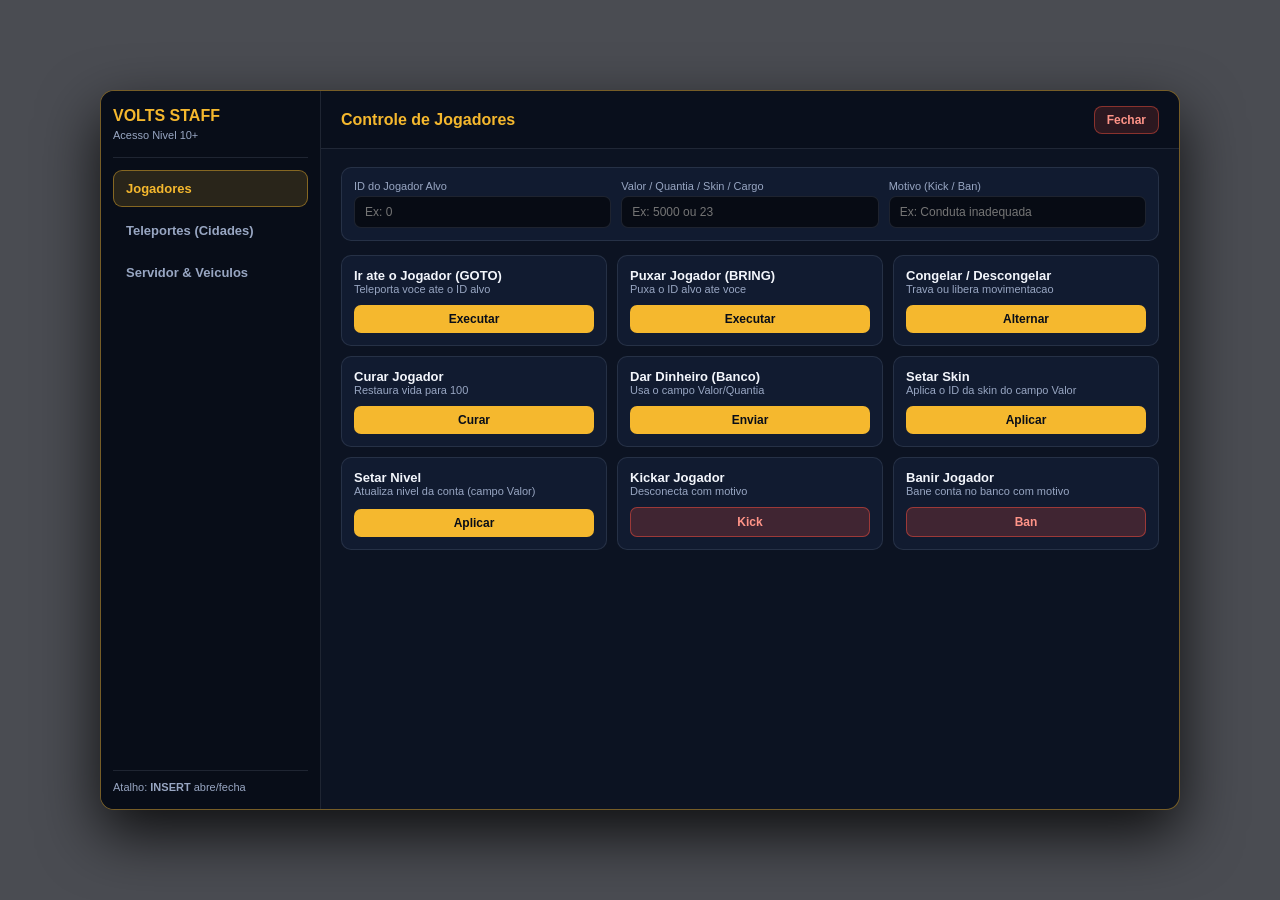
==== staff/index.html @ c9e54a3d "Create index.html" ====
<!DOCTYPE html>
<html lang="pt-BR">
<head>
  <meta charset="UTF-8" />
  <meta name="viewport" content="width=device-width, initial-scale=1.0" />
  <title>Volts RP - Painel Staff</title>
  <style>
    :root {
      --bg-dark: #070b14;
      --bg-panel: #0c1322;
      --bg-card: #111b30;
      --gold: #f5b82e;
      --gold-soft: rgba(245, 184, 46, 0.14);
      --gold-border: rgba(245, 184, 46, 0.45);
      --text: #f3f6fc;
      --muted: #98a6c2;
      --border: rgba(148, 163, 184, 0.16);
      --danger: #e74c3c;
      --ok: #2ecc71;
    }

    * { box-sizing: border-box; margin: 0; padding: 0; font-family: "Segoe UI", Tahoma, Geneva, Verdana, sans-serif; }

    body {
      width: 100vw;
      height: 100vh;
      overflow: hidden;
      background: rgba(5, 8, 16, 0.72);
      color: var(--text);
      display: flex;
      align-items: center;
      justify-content: center;
      padding: 18px;
    }

    .panel {
      width: 100%;
      max-width: 1080px;
      height: 88vh;
      max-height: 720px;
      background: var(--bg-panel);
      border: 1px solid var(--gold-border);
      border-radius: 14px;
      box-shadow: 0 24px 60px rgba(0, 0, 0, 0.8);
      display: grid;
      grid-template-columns: 220px 1fr;
      overflow: hidden;
    }

    .sidebar {
      background: #080d18;
      border-right: 1px solid var(--border);
      padding: 16px 12px;
      display: flex;
      flex-direction: column;
      justify-content: space-between;
    }

    .logo {
      padding-bottom: 14px;
      margin-bottom: 12px;
      border-bottom: 1px solid var(--border);
    }

    .logo h2 { font-size: 16px; color: var(--gold); }
    .logo span { font-size: 11px; color: var(--muted); }

    .tabs { display: flex; flex-direction: column; gap: 5px; }

    .tab-btn {
      width: 100%;
      text-align: left;
      background: transparent;
      border: 1px solid transparent;
      color: var(--muted);
      padding: 10px 12px;
      border-radius: 9px;
      font-size: 13px;
      font-weight: 600;
      cursor: pointer;
    }

    .tab-btn:hover { background: var(--bg-card); color: var(--text); }
    .tab-btn.active { background: var(--gold-soft); border-color: var(--gold-border); color: var(--gold); }

    .hint { font-size: 11px; color: var(--muted); border-top: 1px solid var(--border); padding-top: 10px; }

    .main { display: flex; flex-direction: column; overflow: hidden; }

    .header {
      height: 58px;
      padding: 0 20px;
      border-bottom: 1px solid var(--border);
      display: flex;
      align-items: center;
      justify-content: space-between;
      background: rgba(8, 13, 24, 0.6);
    }

    .header h1 { font-size: 16px; color: var(--gold); }

    .btn-close {
      background: rgba(231, 76, 60, 0.16);
      border: 1px solid rgba(231, 76, 60, 0.5);
      color: #ff9488;
      padding: 6px 12px;
      border-radius: 8px;
      font-size: 12px;
      font-weight: 700;
      cursor: pointer;
    }

    .body { flex: 1; padding: 18px 20px; overflow-y: auto; }
    .sec { display: none; }
    .sec.active { display: block; }

    .row-form {
      display: grid;
      grid-template-columns: repeat(3, 1fr);
      gap: 10px;
      margin-bottom: 14px;
      background: var(--bg-card);
      border: 1px solid var(--border);
      padding: 12px;
      border-radius: 10px;
    }

    .field label { display: block; font-size: 11px; color: var(--muted); margin-bottom: 4px; }
    .field input, .field select {
      width: 100%;
      background: var(--bg-dark);
      border: 1px solid var(--border);
      color: var(--text);
      padding: 8px 10px;
      border-radius: 7px;
      font-size: 12px;
    }

    .grid-actions {
      display: grid;
      grid-template-columns: repeat(3, 1fr);
      gap: 10px;
      margin-bottom: 16px;
    }

    .card {
      background: var(--bg-card);
      border: 1px solid var(--border);
      border-radius: 10px;
      padding: 12px;
      display: flex;
      flex-direction: column;
      justify-content: space-between;
      gap: 10px;
    }

    .card-title { font-size: 13px; font-weight: 700; }
    .card-sub { font-size: 11px; color: var(--muted); }

    .btn {
      border: none;
      border-radius: 7px;
      padding: 7px 11px;
      font-size: 12px;
      font-weight: 700;
      cursor: pointer;
    }

    .btn-gold { background: var(--gold); color: #080d18; }
    .btn-danger { background: rgba(231, 76, 60, 0.22); border: 1px solid rgba(231, 76, 60, 0.55); color: #ff9488; }

    .toast {
      position: fixed;
      bottom: 18px;
      right: 18px;
      background: var(--bg-panel);
      border: 1px solid var(--gold-border);
      padding: 10px 14px;
      border-radius: 9px;
      font-size: 12px;
      display: none;
      z-index: 99;
    }
    .toast.open { display: block; }
  </style>
</head>
<body>
  <div class="panel">
    <aside class="sidebar">
      <div>
        <div class="logo">
          <h2>VOLTS STAFF</h2>
          <span>Acesso Nivel 10+</span>
        </div>
        <div class="tabs">
          <button class="tab-btn active" data-tab="jogadores">Jogadores</button>
          <button class="tab-btn" data-tab="tp">Teleportes (Cidades)</button>
          <button class="tab-btn" data-tab="servidor">Servidor &amp; Veiculos</button>
        </div>
      </div>
      <div class="hint">Atalho: <strong>INSERT</strong> abre/fecha</div>
    </aside>

    <div class="main">
      <header class="header">
        <h1 id="secTitle">Controle de Jogadores</h1>
        <button class="btn-close" id="btnClose">Fechar</button>
      </header>

      <div class="body">
        <section class="sec active" id="sec-jogadores">
          <div class="row-form">
            <div class="field">
              <label>ID do Jogador Alvo</label>
              <input type="number" id="targetId" placeholder="Ex: 0" min="0" />
            </div>
            <div class="field">
              <label>Valor / Quantia / Skin / Cargo</label>
              <input type="text" id="targetVal" placeholder="Ex: 5000 ou 23" />
            </div>
            <div class="field">
              <label>Motivo (Kick / Ban)</label>
              <input type="text" id="targetReason" placeholder="Ex: Conduta inadequada" />
            </div>
          </div>

          <div class="grid-actions">
            <div class="card">
              <div><div class="card-title">Ir ate o Jogador (GOTO)</div><div class="card-sub">Teleporta voce ate o ID alvo</div></div>
              <button class="btn btn-gold" onclick="sendPlayerAct('goto')">Executar</button>
            </div>
            <div class="card">
              <div><div class="card-title">Puxar Jogador (BRING)</div><div class="card-sub">Puxa o ID alvo ate voce</div></div>
              <button class="btn btn-gold" onclick="sendPlayerAct('bring')">Executar</button>
            </div>
            <div class="card">
              <div><div class="card-title">Congelar / Descongelar</div><div class="card-sub">Trava ou libera movimentacao</div></div>
              <button class="btn btn-gold" onclick="sendPlayerAct('freeze')">Alternar</button>
            </div>
            <div class="card">
              <div><div class="card-title">Curar Jogador</div><div class="card-sub">Restaura vida para 100</div></div>
              <button class="btn btn-gold" onclick="sendPlayerAct('heal')">Curar</button>
            </div>
            <div class="card">
              <div><div class="card-title">Dar Dinheiro (Banco)</div><div class="card-sub">Usa o campo Valor/Quantia</div></div>
              <button class="btn btn-gold" onclick="sendPlayerAct('givebank')">Enviar</button>
            </div>
            <div class="card">
              <div><div class="card-title">Setar Skin</div><div class="card-sub">Aplica o ID da skin do campo Valor</div></div>
              <button class="btn btn-gold" onclick="sendPlayerAct('setskin')">Aplicar</button>
            </div>
            <div class="card">
              <div><div class="card-title">Setar Nivel</div><div class="card-sub">Atualiza nivel da conta (campo Valor)</div></div>
              <button class="btn btn-gold" onclick="sendPlayerAct('setlevel')">Aplicar</button>
            </div>
            <div class="card">
              <div><div class="card-title">Kickar Jogador</div><div class="card-sub">Desconecta com motivo</div></div>
              <button class="btn btn-danger" onclick="sendPlayerAct('kick')">Kick</button>
            </div>
            <div class="card">
              <div><div class="card-title">Banir Jogador</div><div class="card-sub">Bane conta no banco com motivo</div></div>
              <button class="btn btn-danger" onclick="sendPlayerAct('ban')">Ban</button>
            </div>
          </div>
        </section>

        <section class="sec" id="sec-tp">
          <div class="grid-actions" id="tpList"></div>
          <div class="row-form">
            <div class="field"><label>Coord X</label><input type="number" step="0.01" id="tpX" placeholder="1481.00" /></div>
            <div class="field"><label>Coord Y</label><input type="number" step="0.01" id="tpY" placeholder="-1771.00" /></div>
            <div class="field"><label>Coord Z</label><input type="number" step="0.01" id="tpZ" placeholder="18.80" /></div>
          </div>
          <button class="btn btn-gold" onclick="sendCustomTp()">Teleportar para Coordenadas</button>
        </section>

        <section class="sec" id="sec-servidor">
          <div class="row-form">
            <div class="field"><label>Anuncio Global / Spawn Veiculo ID</label><input type="text" id="srvInput" placeholder="Ex: 411 ou Mensagem" /></div>
            <div class="field"><label>Clima (Weather ID)</label><input type="number" id="srvWeather" placeholder="Ex: 1" /></div>
            <div class="field"><label>Hora (0 a 23)</label><input type="number" id="srvHour" min="0" max="23" placeholder="Ex: 12" /></div>
          </div>
          <div class="grid-actions">
            <div class="card">
              <div><div class="card-title">Anuncio Global</div><div class="card-sub">Envia aviso dourado no chat geral</div></div>
              <button class="btn btn-gold" onclick="emitCef('volts:staff_cmd', 'announce|' + val('srvInput'))">Anunciar</button>
            </div>
            <div class="card">
              <div><div class="card-title">Spawnar Veiculo</div><div class="card-sub">Cria veiculo pelo modelo no campo</div></div>
              <button class="btn btn-gold" onclick="emitCef('volts:staff_cmd', 'veh|' + val('srvInput'))">Spawnar</button>
            </div>
            <div class="card">
              <div><div class="card-title">Reparar Veiculo</div><div class="card-sub">Repara lataria e motor atual</div></div>
              <button class="btn btn-gold" onclick="emitCef('volts:staff_cmd', 'fixveh|1')">Reparar</button>
            </div>
            <div class="card">
              <div><div class="card-title">Aplicar Clima</div><div class="card-sub">Altera clima global do servidor</div></div>
              <button class="btn btn-gold" onclick="emitCef('volts:staff_cmd', 'weather|' + val('srvWeather'))">Aplicar</button>
            </div>
            <div class="card">
              <div><div class="card-title">Aplicar Hora</div><div class="card-sub">Altera hora mundial (0-23)</div></div>
              <button class="btn btn-gold" onclick="emitCef('volts:staff_cmd', 'time|' + val('srvHour'))">Aplicar</button>
            </div>
            <div class="card">
              <div><div class="card-title">Limpar Chat Geral</div><div class="card-sub">Limpa linhas do chat para todos</div></div>
              <button class="btn btn-gold" onclick="emitCef('volts:staff_cmd', 'clearchat|1')">Limpar</button>
            </div>
          </div>
        </section>
      </div>
    </div>
  </div>

  <div class="toast" id="toast"></div>

  <script>
    const TPS = [
      { id: "ls_pref", city: "Los Santos", name: "Prefeitura", desc: "Pershing Square" },
      { id: "ls_lspd", city: "Los Santos", name: "Delegacia LSPD", desc: "Commerce / Centro" },
      { id: "ls_hosp", city: "Los Santos", name: "Hospital Central", desc: "All Saints" },
      { id: "ls_lixo", city: "Los Santos", name: "Deposito Coletor", desc: "Willowfield" },
      { id: "sf_centro", city: "San Fierro", name: "Centro de SF", desc: "Downtown San Fierro" },
      { id: "sf_aero", city: "San Fierro", name: "Aeroporto Easter Bay", desc: "Pista / Terminal SF" },
      { id: "lv_strip", city: "Las Venturas", name: "The Strip", desc: "Cassinos LV" },
      { id: "lv_aero", city: "Las Venturas", name: "Aeroporto LV", desc: "Las Venturas Airport" }
    ];

    function val(id) {
      const el = document.getElementById(id);
      return el ? String(el.value || "").trim().replace(/\|/g, " ") : "";
    }

    function emitCef(ev, payload) {
      if (window.cef && typeof window.cef.emit === "function") {
        window.cef.emit(ev, String(payload || ""));
      }
    }

    function showToast(msg) {
      const t = document.getElementById("toast");
      t.textContent = msg;
      t.classList.add("open");
      clearTimeout(showToast._timer);
      showToast._timer = setTimeout(() => t.classList.remove("open"), 3500);
    }

    function sendPlayerAct(action) {
      emitCef("volts:staff_player", `${action}|${val("targetId")}|${val("targetVal")}|${val("targetReason")}`);
    }

    function sendCustomTp() {
      emitCef("volts:staff_tp", `custom|${val("tpX")}|${val("tpY")}|${val("tpZ")}`);
    }

    const tpContainer = document.getElementById("tpList");
    TPS.forEach((tp) => {
      const div = document.createElement("div");
      div.className = "card";
      div.innerHTML = `
        <div><div class="card-title">${tp.name}</div><div class="card-sub">${tp.city} • ${tp.desc}</div></div>
        <button class="btn btn-gold">Teleportar</button>
      `;
      div.querySelector("button").addEventListener("click", () => emitCef("volts:staff_tp", tp.id));
      tpContainer.appendChild(div);
    });

    const titles = {
      jogadores: "Controle de Jogadores",
      tp: "Teleportes por Cidade",
      servidor: "Servidor & Veiculos"
    };

    document.querySelectorAll(".tab-btn").forEach((btn) => {
      btn.addEventListener("click", () => {
        const tab = btn.dataset.tab;
        document.querySelectorAll(".tab-btn").forEach((b) => b.classList.toggle("active", b === btn));
        document.querySelectorAll(".sec").forEach((s) => s.classList.toggle("active", s.id === "sec-" + tab));
        document.getElementById("secTitle").textContent = titles[tab] || "Painel Staff";
      });
    });

    document.getElementById("btnClose").addEventListener("click", () => emitCef("volts:staff_close", "1"));

    if (window.cef && typeof window.cef.on === "function") {
      window.cef.on("volts:staff_feedback", (_tipo, msg) => showToast(msg));
    }

    emitCef("volts:staff_ready", "1");
  </script>
</body>
</html>
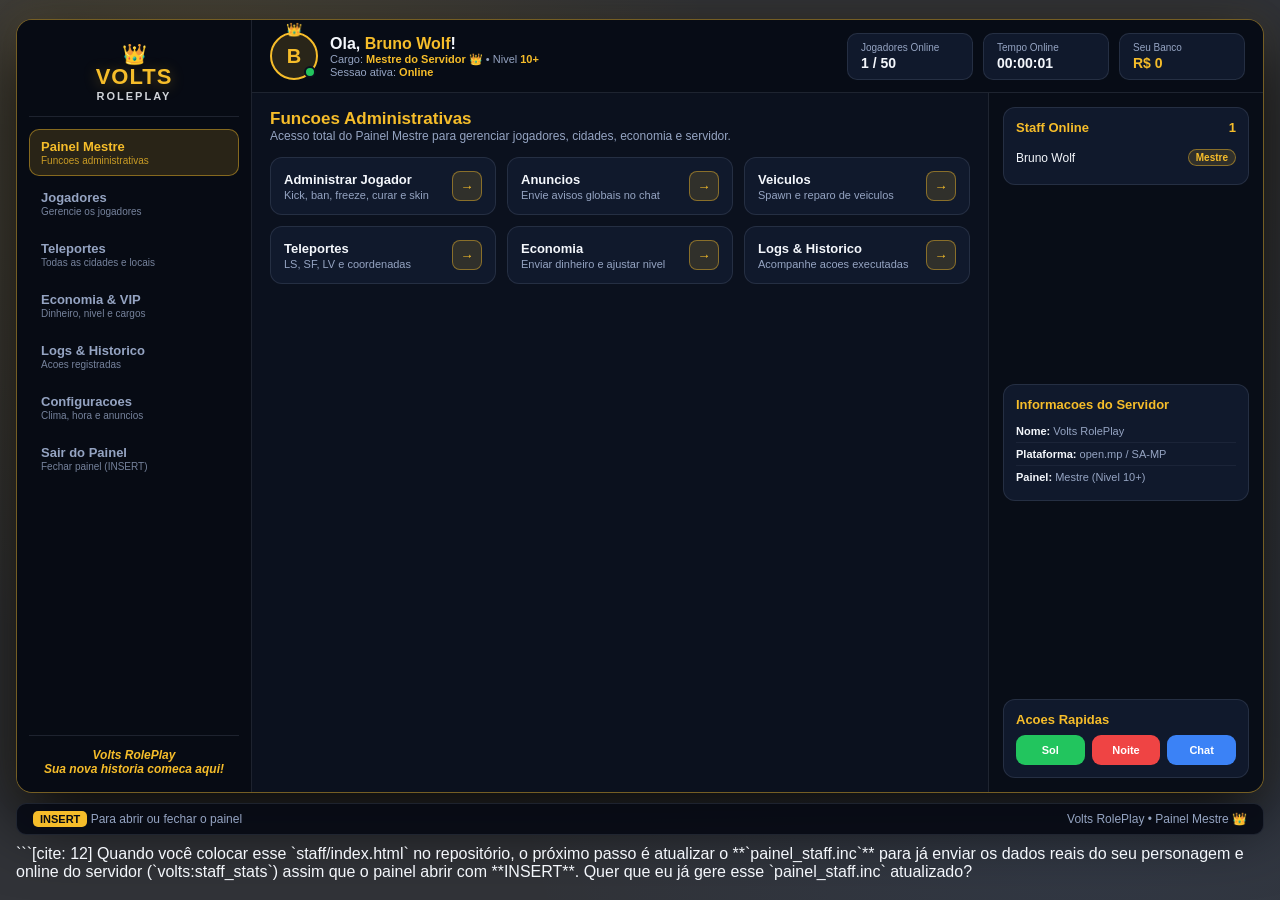
==== commit 40d06268: "Update index.html" ====
--- a/staff/index.html
+++ b/staff/index.html
@@ -3,329 +3,802 @@
 <head>
   <meta charset="UTF-8" />
   <meta name="viewport" content="width=device-width, initial-scale=1.0" />
-  <title>Volts RP - Painel Staff</title>
+  <title>Volts RolePlay - Painel Mestre Staff</title>
   <style>
     :root {
-      --bg-dark: #070b14;
-      --bg-panel: #0c1322;
-      --bg-card: #111b30;
-      --gold: #f5b82e;
-      --gold-soft: rgba(245, 184, 46, 0.14);
-      --gold-border: rgba(245, 184, 46, 0.45);
-      --text: #f3f6fc;
-      --muted: #98a6c2;
+      --bg-dark: #060911;
+      --bg-panel: #0b111e;
+      --bg-card: #10192c;
+      --bg-card-hover: #16223b;
+      --gold: #f6bd2a;
+      --gold-bright: #ffd559;
+      --gold-soft: rgba(246, 189, 42, 0.14);
+      --gold-border: rgba(246, 189, 42, 0.45);
+      --text: #f4f7fc;
+      --muted: #95a4c2;
       --border: rgba(148, 163, 184, 0.16);
-      --danger: #e74c3c;
-      --ok: #2ecc71;
-    }
-
-    * { box-sizing: border-box; margin: 0; padding: 0; font-family: "Segoe UI", Tahoma, Geneva, Verdana, sans-serif; }
+      --green: #22c55e;
+      --red: #ef4444;
+      --blue: #3b82f6;
+      --amber: #f59e0b;
+    }
+
+    * {
+      box-sizing: border-box;
+      margin: 0;
+      padding: 0;
+      font-family: "Segoe UI", Tahoma, Geneva, Verdana, sans-serif;
+    }
 
     body {
       width: 100vw;
       height: 100vh;
       overflow: hidden;
-      background: rgba(5, 8, 16, 0.72);
+      background:
+        radial-gradient(circle at 15% 15%, rgba(246, 189, 42, 0.12), transparent 40%),
+        radial-gradient(circle at 85% 80%, rgba(59, 130, 246, 0.08), transparent 45%),
+        rgba(4, 7, 13, 0.82);
       color: var(--text);
       display: flex;
+      flex-direction: column;
       align-items: center;
       justify-content: center;
-      padding: 18px;
-    }
-
-    .panel {
+      gap: 10px;
+      padding: 16px;
+    }
+
+    ::-webkit-scrollbar { width: 6px; height: 6px; }
+    ::-webkit-scrollbar-track { background: rgba(6, 9, 17, 0.5); }
+    ::-webkit-scrollbar-thumb { background: rgba(246, 189, 42, 0.3); border-radius: 999px; }
+
+    .master-frame {
       width: 100%;
-      max-width: 1080px;
-      height: 88vh;
-      max-height: 720px;
+      max-width: 1320px;
+      height: 86vh;
+      max-height: 780px;
       background: var(--bg-panel);
       border: 1px solid var(--gold-border);
-      border-radius: 14px;
-      box-shadow: 0 24px 60px rgba(0, 0, 0, 0.8);
+      border-radius: 16px;
+      box-shadow: 0 25px 70px rgba(0, 0, 0, 0.88), 0 0 32px rgba(246, 189, 42, 0.1);
       display: grid;
-      grid-template-columns: 220px 1fr;
+      grid-template-columns: 235px 1fr;
       overflow: hidden;
     }
 
+    /* SIDEBAR ESQUERDA */
     .sidebar {
-      background: #080d18;
+      background: #070b14;
       border-right: 1px solid var(--border);
       padding: 16px 12px;
       display: flex;
       flex-direction: column;
       justify-content: space-between;
-    }
-
-    .logo {
-      padding-bottom: 14px;
+      overflow-y: auto;
+    }
+
+    .brand-box {
+      text-align: center;
+      padding: 8px 8px 14px;
+      border-bottom: 1px solid var(--border);
       margin-bottom: 12px;
-      border-bottom: 1px solid var(--border);
-    }
-
-    .logo h2 { font-size: 16px; color: var(--gold); }
-    .logo span { font-size: 11px; color: var(--muted); }
-
-    .tabs { display: flex; flex-direction: column; gap: 5px; }
-
-    .tab-btn {
+    }
+
+    .brand-crown {
+      font-size: 20px;
+      color: var(--gold);
+      line-height: 1;
+    }
+
+    .brand-name {
+      font-size: 22px;
+      font-weight: 900;
+      letter-spacing: 1px;
+      color: var(--gold);
+      text-shadow: 0 2px 14px rgba(246, 189, 42, 0.35);
+    }
+
+    .brand-sub {
+      font-size: 11px;
+      font-weight: 700;
+      letter-spacing: 2px;
+      color: var(--text);
+      opacity: 0.85;
+    }
+
+    .nav-menu {
+      display: flex;
+      flex-direction: column;
+      gap: 4px;
+    }
+
+    .nav-item {
       width: 100%;
       text-align: left;
       background: transparent;
       border: 1px solid transparent;
+      border-radius: 10px;
+      padding: 9px 11px;
       color: var(--muted);
-      padding: 10px 12px;
-      border-radius: 9px;
-      font-size: 13px;
+      cursor: pointer;
+      transition: all 0.15s ease;
+      display: flex;
+      flex-direction: column;
+      gap: 1px;
+    }
+
+    .nav-item:hover {
+      background: var(--bg-card);
+      color: var(--text);
+    }
+
+    .nav-item.active {
+      background: var(--gold-soft);
+      border-color: var(--gold-border);
+      color: var(--gold);
+    }
+
+    .nav-title { font-size: 13px; font-weight: 700; }
+    .nav-desc { font-size: 10px; opacity: 0.78; }
+
+    .sidebar-slogan {
+      text-align: center;
+      padding-top: 12px;
+      border-top: 1px solid var(--border);
+      color: var(--gold);
+      font-style: italic;
+      font-size: 12px;
       font-weight: 600;
-      cursor: pointer;
-    }
-
-    .tab-btn:hover { background: var(--bg-card); color: var(--text); }
-    .tab-btn.active { background: var(--gold-soft); border-color: var(--gold-border); color: var(--gold); }
-
-    .hint { font-size: 11px; color: var(--muted); border-top: 1px solid var(--border); padding-top: 10px; }
-
-    .main { display: flex; flex-direction: column; overflow: hidden; }
-
-    .header {
-      height: 58px;
-      padding: 0 20px;
+    }
+
+    /* AREA PRINCIPAL */
+    .main-area {
+      display: flex;
+      flex-direction: column;
+      overflow: hidden;
+    }
+
+    /* TOPBAR COM PERFIL E METRICAS */
+    .top-profile {
+      padding: 12px 18px;
+      background: rgba(7, 11, 20, 0.78);
       border-bottom: 1px solid var(--border);
       display: flex;
       align-items: center;
       justify-content: space-between;
-      background: rgba(8, 13, 24, 0.6);
-    }
-
-    .header h1 { font-size: 16px; color: var(--gold); }
-
-    .btn-close {
-      background: rgba(231, 76, 60, 0.16);
-      border: 1px solid rgba(231, 76, 60, 0.5);
-      color: #ff9488;
-      padding: 6px 12px;
-      border-radius: 8px;
-      font-size: 12px;
-      font-weight: 700;
-      cursor: pointer;
-    }
-
-    .body { flex: 1; padding: 18px 20px; overflow-y: auto; }
-    .sec { display: none; }
-    .sec.active { display: block; }
-
-    .row-form {
+      gap: 14px;
+      flex-wrap: wrap;
+    }
+
+    .profile-left {
+      display: flex;
+      align-items: center;
+      gap: 12px;
+    }
+
+    .avatar-ring {
+      position: relative;
+      width: 48px;
+      height: 48px;
+      border-radius: 50%;
+      background: var(--gold-soft);
+      border: 2px solid var(--gold);
+      display: grid;
+      place-items: center;
+      font-size: 20px;
+      font-weight: 800;
+      color: var(--gold);
+    }
+
+    .avatar-crown {
+      position: absolute;
+      top: -12px;
+      font-size: 13px;
+      color: var(--gold-bright);
+    }
+
+    .status-dot {
+      position: absolute;
+      bottom: 0;
+      right: 0;
+      width: 12px;
+      height: 12px;
+      border-radius: 50%;
+      background: var(--green);
+      border: 2px solid var(--bg-panel);
+    }
+
+    .profile-info h2 { font-size: 16px; font-weight: 700; }
+    .profile-info h2 span { color: var(--gold); }
+    .profile-info p { font-size: 11px; color: var(--muted); }
+    .profile-info strong { color: var(--gold); }
+
+    .metrics-row {
+      display: flex;
+      align-items: center;
+      gap: 10px;
+    }
+
+    .metric-pill {
+      background: var(--bg-card);
+      border: 1px solid var(--border);
+      border-radius: 10px;
+      padding: 8px 13px;
+      min-width: 126px;
+    }
+
+    .metric-label { font-size: 10px; color: var(--muted); }
+    .metric-value { font-size: 14px; font-weight: 800; color: var(--text); margin-top: 2px; }
+    .metric-value.gold { color: var(--gold); }
+
+    /* CORPO DIVIDIDO: CENTRO + COLUNA DIREITA */
+    .workspace {
+      flex: 1;
+      display: grid;
+      grid-template-columns: 1fr 275px;
+      overflow: hidden;
+    }
+
+    .center-scroll {
+      padding: 16px 18px;
+      overflow-y: auto;
+    }
+
+    .tab-pane { display: none; }
+    .tab-pane.active { display: block; }
+
+    .pane-head {
+      margin-bottom: 14px;
+    }
+
+    .pane-head h3 { font-size: 17px; font-weight: 800; color: var(--gold); }
+    .pane-head p { font-size: 12px; color: var(--muted); }
+
+    .input-bar {
       display: grid;
       grid-template-columns: repeat(3, 1fr);
       gap: 10px;
-      margin-bottom: 14px;
       background: var(--bg-card);
       border: 1px solid var(--border);
+      border-radius: 12px;
       padding: 12px;
-      border-radius: 10px;
-    }
-
-    .field label { display: block; font-size: 11px; color: var(--muted); margin-bottom: 4px; }
+      margin-bottom: 14px;
+    }
+
+    .field label {
+      display: block;
+      font-size: 11px;
+      color: var(--muted);
+      margin-bottom: 4px;
+    }
+
     .field input, .field select {
       width: 100%;
       background: var(--bg-dark);
       border: 1px solid var(--border);
+      border-radius: 8px;
+      padding: 8px 10px;
       color: var(--text);
-      padding: 8px 10px;
-      border-radius: 7px;
       font-size: 12px;
-    }
-
-    .grid-actions {
+      outline: none;
+    }
+
+    .field input:focus { border-color: var(--gold-border); }
+
+    .cards-grid {
       display: grid;
       grid-template-columns: repeat(3, 1fr);
-      gap: 10px;
-      margin-bottom: 16px;
-    }
-
-    .card {
+      gap: 11px;
+      margin-bottom: 14px;
+    }
+
+    .fn-card {
       background: var(--bg-card);
       border: 1px solid var(--border);
-      border-radius: 10px;
+      border-radius: 12px;
+      padding: 13px;
+      display: flex;
+      justify-content: space-between;
+      align-items: center;
+      gap: 10px;
+      transition: all 0.15s ease;
+    }
+
+    .fn-card:hover {
+      background: var(--bg-card-hover);
+      border-color: var(--gold-border);
+    }
+
+    .fn-title { font-size: 13px; font-weight: 700; color: var(--text); }
+    .fn-sub { font-size: 11px; color: var(--muted); margin-top: 2px; }
+
+    .arrow-btn {
+      width: 30px;
+      height: 30px;
+      border-radius: 8px;
+      border: 1px solid var(--gold-border);
+      background: var(--gold-soft);
+      color: var(--gold);
+      font-weight: 800;
+      cursor: pointer;
+      flex-shrink: 0;
+    }
+
+    .arrow-btn:hover {
+      background: var(--gold);
+      color: #070b14;
+    }
+
+    .arrow-btn.danger {
+      border-color: rgba(239, 68, 68, 0.5);
+      background: rgba(239, 68, 68, 0.15);
+      color: #fca5a5;
+    }
+
+    .arrow-btn.danger:hover {
+      background: var(--red);
+      color: #fff;
+    }
+
+    .log-box {
+      background: var(--bg-card);
+      border: 1px solid var(--border);
+      border-radius: 12px;
       padding: 12px;
+      max-height: 250px;
+      overflow-y: auto;
+    }
+
+    .log-entry {
+      font-size: 12px;
+      padding: 7px 0;
+      border-bottom: 1px solid var(--border);
+      color: var(--muted);
+    }
+
+    .log-entry:last-child { border-bottom: none; }
+    .log-entry strong { color: var(--gold); }
+
+    /* COLUNA DIREITA */
+    .right-rail {
+      background: rgba(7, 11, 20, 0.65);
+      border-left: 1px solid var(--border);
+      padding: 14px;
       display: flex;
       flex-direction: column;
       justify-content: space-between;
-      gap: 10px;
-    }
-
-    .card-title { font-size: 13px; font-weight: 700; }
-    .card-sub { font-size: 11px; color: var(--muted); }
-
-    .btn {
+      gap: 12px;
+      overflow-y: auto;
+    }
+
+    .rail-card {
+      background: var(--bg-card);
+      border: 1px solid var(--border);
+      border-radius: 12px;
+      padding: 12px;
+    }
+
+    .rail-title {
+      font-size: 13px;
+      font-weight: 700;
+      color: var(--gold);
+      margin-bottom: 8px;
+      display: flex;
+      justify-content: space-between;
+      align-items: center;
+    }
+
+    .staff-member {
+      display: flex;
+      align-items: center;
+      justify-content: space-between;
+      font-size: 12px;
+      padding: 6px 0;
+    }
+
+    .badge-master {
+      background: var(--gold-soft);
+      border: 1px solid var(--gold-border);
+      color: var(--gold);
+      font-size: 10px;
+      font-weight: 700;
+      padding: 2px 7px;
+      border-radius: 999px;
+    }
+
+    .info-line {
+      font-size: 11px;
+      color: var(--muted);
+      padding: 5px 0;
+      border-bottom: 1px solid rgba(148, 163, 184, 0.08);
+    }
+
+    .info-line:last-child { border-bottom: none; }
+    .info-line strong { color: var(--text); }
+
+    .quick-grid {
+      display: grid;
+      grid-template-columns: repeat(3, 1fr);
+      gap: 7px;
+      margin-top: 8px;
+    }
+
+    .quick-btn {
       border: none;
-      border-radius: 7px;
-      padding: 7px 11px;
+      border-radius: 9px;
+      padding: 9px 6px;
+      font-size: 11px;
+      font-weight: 700;
+      color: #fff;
+      cursor: pointer;
+    }
+
+    .q-green { background: var(--green); }
+    .q-red { background: var(--red); }
+    .q-blue { background: var(--blue); }
+
+    /* RODAPE INFERIOR */
+    .footer-bar {
+      width: 100%;
+      max-width: 1320px;
+      background: rgba(7, 11, 20, 0.9);
+      border: 1px solid var(--border);
+      border-radius: 10px;
+      padding: 8px 16px;
+      display: flex;
+      justify-content: space-between;
+      align-items: center;
       font-size: 12px;
-      font-weight: 700;
-      cursor: pointer;
-    }
-
-    .btn-gold { background: var(--gold); color: #080d18; }
-    .btn-danger { background: rgba(231, 76, 60, 0.22); border: 1px solid rgba(231, 76, 60, 0.55); color: #ff9488; }
+      color: var(--muted);
+    }
+
+    .key-badge {
+      background: var(--gold);
+      color: #070b14;
+      font-weight: 800;
+      padding: 2px 7px;
+      border-radius: 5px;
+      font-size: 11px;
+    }
 
     .toast {
       position: fixed;
-      bottom: 18px;
-      right: 18px;
+      bottom: 64px;
+      right: 24px;
       background: var(--bg-panel);
       border: 1px solid var(--gold-border);
-      padding: 10px 14px;
-      border-radius: 9px;
+      color: var(--text);
+      padding: 11px 15px;
+      border-radius: 10px;
       font-size: 12px;
+      font-weight: 600;
+      box-shadow: 0 14px 32px rgba(0, 0, 0, 0.75);
       display: none;
       z-index: 99;
     }
+
     .toast.open { display: block; }
   </style>
 </head>
 <body>
-  <div class="panel">
+  <div class="master-frame">
     <aside class="sidebar">
       <div>
-        <div class="logo">
-          <h2>VOLTS STAFF</h2>
-          <span>Acesso Nivel 10+</span>
+        <div class="brand-box">
+          <div class="brand-crown">👑</div>
+          <div class="brand-name">VOLTS</div>
+          <div class="brand-sub">ROLEPLAY</div>
         </div>
-        <div class="tabs">
-          <button class="tab-btn active" data-tab="jogadores">Jogadores</button>
-          <button class="tab-btn" data-tab="tp">Teleportes (Cidades)</button>
-          <button class="tab-btn" data-tab="servidor">Servidor &amp; Veiculos</button>
+
+        <nav class="nav-menu">
+          <button class="nav-item active" data-tab="mestre">
+            <span class="nav-title">Painel Mestre</span>
+            <span class="nav-desc">Funcoes administrativas</span>
+          </button>
+          <button class="nav-item" data-tab="jogadores">
+            <span class="nav-title">Jogadores</span>
+            <span class="nav-desc">Gerencie os jogadores</span>
+          </button>
+          <button class="nav-item" data-tab="tp">
+            <span class="nav-title">Teleportes</span>
+            <span class="nav-desc">Todas as cidades e locais</span>
+          </button>
+          <button class="nav-item" data-tab="economia">
+            <span class="nav-title">Economia &amp; VIP</span>
+            <span class="nav-desc">Dinheiro, nivel e cargos</span>
+          </button>
+          <button class="nav-item" data-tab="logs">
+            <span class="nav-title">Logs &amp; Historico</span>
+            <span class="nav-desc">Acoes registradas</span>
+          </button>
+          <button class="nav-item" data-tab="config">
+            <span class="nav-title">Configuracoes</span>
+            <span class="nav-desc">Clima, hora e anuncios</span>
+          </button>
+          <button class="nav-item" id="btnSairMenu">
+            <span class="nav-title">Sair do Painel</span>
+            <span class="nav-desc">Fechar painel (INSERT)</span>
+          </button>
+        </nav>
+      </div>
+
+      <div class="sidebar-slogan">
+        Volts RolePlay<br />Sua nova historia comeca aqui!
+      </div>
+    </aside>
+
+    <div class="main-area">
+      <header class="top-profile">
+        <div class="profile-left">
+          <div class="avatar-ring">
+            <span class="avatar-crown">👑</span>
+            <span id="staffInitial">B</span>
+            <span class="status-dot"></span>
+          </div>
+          <div class="profile-info">
+            <h2>Ola, <span id="staffName">Bruno Wolf</span>!</h2>
+            <p>Cargo: <strong>Mestre do Servidor 👑</strong> • Nivel <strong id="staffLevel">10+</strong></p>
+            <p>Sessao ativa: <strong id="staffSession">Online</strong></p>
+          </div>
         </div>
-      </div>
-      <div class="hint">Atalho: <strong>INSERT</strong> abre/fecha</div>
-    </aside>
-
-    <div class="main">
-      <header class="header">
-        <h1 id="secTitle">Controle de Jogadores</h1>
-        <button class="btn-close" id="btnClose">Fechar</button>
+
+        <div class="metrics-row">
+          <div class="metric-pill">
+            <div class="metric-label">Jogadores Online</div>
+            <div class="metric-value" id="statOnline">1 / 50</div>
+          </div>
+          <div class="metric-pill">
+            <div class="metric-label">Tempo Online</div>
+            <div class="metric-value" id="statUptime">00:00:00</div>
+          </div>
+          <div class="metric-pill">
+            <div class="metric-label">Seu Banco</div>
+            <div class="metric-value gold" id="statCash">R$ 0</div>
+          </div>
+        </div>
       </header>
 
-      <div class="body">
-        <section class="sec active" id="sec-jogadores">
-          <div class="row-form">
-            <div class="field">
-              <label>ID do Jogador Alvo</label>
-              <input type="number" id="targetId" placeholder="Ex: 0" min="0" />
-            </div>
-            <div class="field">
-              <label>Valor / Quantia / Skin / Cargo</label>
-              <input type="text" id="targetVal" placeholder="Ex: 5000 ou 23" />
-            </div>
-            <div class="field">
-              <label>Motivo (Kick / Ban)</label>
-              <input type="text" id="targetReason" placeholder="Ex: Conduta inadequada" />
+      <div class="workspace">
+        <main class="center-scroll">
+          <!-- ABA 1: PAINEL MESTRE -->
+          <section class="tab-pane active" id="pane-mestre">
+            <div class="pane-head">
+              <h3>Funcoes Administrativas</h3>
+              <p>Acesso total do Painel Mestre para gerenciar jogadores, cidades, economia e servidor.</p>
+            </div>
+
+            <div class="cards-grid">
+              <div class="fn-card">
+                <div><div class="fn-title">Administrar Jogador</div><div class="fn-sub">Kick, ban, freeze, curar e skin</div></div>
+                <button class="arrow-btn" data-go="jogadores">→</button>
+              </div>
+              <div class="fn-card">
+                <div><div class="fn-title">Anuncios</div><div class="fn-sub">Envie avisos globais no chat</div></div>
+                <button class="arrow-btn" data-go="config">→</button>
+              </div>
+              <div class="fn-card">
+                <div><div class="fn-title">Veiculos</div><div class="fn-sub">Spawn e reparo de veiculos</div></div>
+                <button class="arrow-btn" data-go="config">→</button>
+              </div>
+              <div class="fn-card">
+                <div><div class="fn-title">Teleportes</div><div class="fn-sub">LS, SF, LV e coordenadas</div></div>
+                <button class="arrow-btn" data-go="tp">→</button>
+              </div>
+              <div class="fn-card">
+                <div><div class="fn-title">Economia</div><div class="fn-sub">Enviar dinheiro e ajustar nivel</div></div>
+                <button class="arrow-btn" data-go="economia">→</button>
+              </div>
+              <div class="fn-card">
+                <div><div class="fn-title">Logs &amp; Historico</div><div class="fn-sub">Acompanhe acoes executadas</div></div>
+                <button class="arrow-btn" data-go="logs">→</button>
+              </div>
+            </div>
+          </section>
+
+          <!-- ABA 2: JOGADORES -->
+          <section class="tab-pane" id="pane-jogadores">
+            <div class="pane-head">
+              <h3>Controle de Jogadores</h3>
+              <p>Informe o ID do jogador alvo, valor/skin/nivel e motivo quando necessario.</p>
+            </div>
+
+            <div class="input-bar">
+              <div class="field">
+                <label>ID do Jogador</label>
+                <input type="number" id="pId" min="0" placeholder="Ex: 0" />
+              </div>
+              <div class="field">
+                <label>Valor / Skin / Nivel</label>
+                <input type="text" id="pVal" placeholder="Ex: 23 ou 10000" />
+              </div>
+              <div class="field">
+                <label>Motivo (Kick / Ban)</label>
+                <input type="text" id="pReason" placeholder="Ex: Quebra de regras" />
+              </div>
+            </div>
+
+            <div class="cards-grid">
+              <div class="fn-card">
+                <div><div class="fn-title">Ir ate o Jogador</div><div class="fn-sub">Teleporta voce ate o alvo</div></div>
+                <button class="arrow-btn" onclick="playerAction('goto')">→</button>
+              </div>
+              <div class="fn-card">
+                <div><div class="fn-title">Puxar Jogador</div><div class="fn-sub">Puxa o alvo ate sua posicao</div></div>
+                <button class="arrow-btn" onclick="playerAction('bring')">→</button>
+              </div>
+              <div class="fn-card">
+                <div><div class="fn-title">Congelar / Liberar</div><div class="fn-sub">Trava ou solta o jogador</div></div>
+                <button class="arrow-btn" onclick="playerAction('freeze')">→</button>
+              </div>
+              <div class="fn-card">
+                <div><div class="fn-title">Curar Jogador</div><div class="fn-sub">Restaura vida para 100</div></div>
+                <button class="arrow-btn" onclick="playerAction('heal')">→</button>
+              </div>
+              <div class="fn-card">
+                <div><div class="fn-title">Setar Skin</div><div class="fn-sub">Aplica skin do campo Valor</div></div>
+                <button class="arrow-btn" onclick="playerAction('setskin')">→</button>
+              </div>
+              <div class="fn-card">
+                <div><div class="fn-title">Dar Dinheiro (Banco)</div><div class="fn-sub">Credita valor no banco</div></div>
+                <button class="arrow-btn" onclick="playerAction('givebank')">→</button>
+              </div>
+              <div class="fn-card">
+                <div><div class="fn-title">Setar Nivel</div><div class="fn-sub">Define nivel da conta</div></div>
+                <button class="arrow-btn" onclick="playerAction('setlevel')">→</button>
+              </div>
+              <div class="fn-card">
+                <div><div class="fn-title">Kickar Jogador</div><div class="fn-sub">Expulsa com motivo</div></div>
+                <button class="arrow-btn danger" onclick="playerAction('kick')">→</button>
+              </div>
+              <div class="fn-card">
+                <div><div class="fn-title">Banir Jogador</div><div class="fn-sub">Bloqueia conta no banco</div></div>
+                <button class="arrow-btn danger" onclick="playerAction('ban')">→</button>
+              </div>
+            </div>
+          </section>
+
+          <!-- ABA 3: TELEPORTES -->
+          <section class="tab-pane" id="pane-tp">
+            <div class="pane-head">
+              <h3>Teleportes — Todas as Cidades</h3>
+              <p>Locais rapidos em Los Santos, San Fierro, Las Venturas e coordenadas livres.</p>
+            </div>
+
+            <div class="cards-grid" id="tpCards"></div>
+
+            <div class="input-bar">
+              <div class="field"><label>Coord X</label><input type="number" step="0.01" id="tpX" placeholder="1481.00" /></div>
+              <div class="field"><label>Coord Y</label><input type="number" step="0.01" id="tpY" placeholder="-1771.00" /></div>
+              <div class="field"><label>Coord Z</label><input type="number" step="0.01" id="tpZ" placeholder="18.80" /></div>
+            </div>
+            <button class="arrow-btn" style="width:auto;padding:8px 16px" onclick="customTp()">Teleportar para Coordenadas →</button>
+          </section>
+
+          <!-- ABA 4: ECONOMIA -->
+          <section class="tab-pane" id="pane-economia">
+            <div class="pane-head">
+              <h3>Economia e Progressao</h3>
+              <p>Ajuste rapido de saldo bancario e nivel de jogadores.</p>
+            </div>
+            <div class="input-bar">
+              <div class="field"><label>ID do Jogador</label><input type="number" id="ecoId" min="0" placeholder="Ex: 0" /></div>
+              <div class="field"><label>Quantia / Novo Nivel</label><input type="number" id="ecoVal" placeholder="Ex: 5000" /></div>
+              <div class="field"><label>Observacao</label><input type="text" id="ecoObs" placeholder="Ex: Premio evento" /></div>
+            </div>
+            <div class="cards-grid">
+              <div class="fn-card">
+                <div><div class="fn-title">Depositar no Banco</div><div class="fn-sub">Envia valor para o ID</div></div>
+                <button class="arrow-btn" onclick="ecoAction('givebank')">→</button>
+              </div>
+              <div class="fn-card">
+                <div><div class="fn-title">Alterar Nivel</div><div class="fn-sub">Define nivel do ID</div></div>
+                <button class="arrow-btn" onclick="ecoAction('setlevel')">→</button>
+              </div>
+            </div>
+          </section>
+
+          <!-- ABA 5: LOGS -->
+          <section class="tab-pane" id="pane-logs">
+            <div class="pane-head">
+              <h3>Logs da Sessao</h3>
+              <p>Registro das acoes executadas durante esta sessao do painel.</p>
+            </div>
+            <div class="log-box" id="logList">
+              <div class="log-entry">Nenhuma acao executada ainda nesta sessao.</div>
+            </div>
+          </section>
+
+          <!-- ABA 6: CONFIGURACOES -->
+          <section class="tab-pane" id="pane-config">
+            <div class="pane-head">
+              <h3>Configuracoes, Veiculos e Anuncios</h3>
+              <p>Controles globais do mundo, veiculos e comunicacao com o servidor.</p>
+            </div>
+            <div class="input-bar">
+              <div class="field"><label>Anuncio / Modelo Veiculo</label><input type="text" id="cfgMain" placeholder="Ex: 411 ou Evento as 20h" /></div>
+              <div class="field"><label>Clima (Weather ID)</label><input type="number" id="cfgWeather" placeholder="Ex: 1" /></div>
+              <div class="field"><label>Hora (0 a 23)</label><input type="number" id="cfgHour" min="0" max="23" placeholder="Ex: 18" /></div>
+            </div>
+            <div class="cards-grid">
+              <div class="fn-card">
+                <div><div class="fn-title">Anuncio Global</div><div class="fn-sub">Envia mensagem para todos</div></div>
+                <button class="arrow-btn" onclick="cmdAction('announce', valOf('cfgMain'))">→</button>
+              </div>
+              <div class="fn-card">
+                <div><div class="fn-title">Spawnar Veiculo</div><div class="fn-sub">Cria veiculo pelo ID</div></div>
+                <button class="arrow-btn" onclick="cmdAction('veh', valOf('cfgMain'))">→</button>
+              </div>
+              <div class="fn-card">
+                <div><div class="fn-title">Reparar Veiculo</div><div class="fn-sub">Conserta veiculo atual</div></div>
+                <button class="arrow-btn" onclick="cmdAction('fixveh', '1')">→</button>
+              </div>
+              <div class="fn-card">
+                <div><div class="fn-title">Definir Clima</div><div class="fn-sub">Altera clima global</div></div>
+                <button class="arrow-btn" onclick="cmdAction('weather', valOf('cfgWeather'))">→</button>
+              </div>
+              <div class="fn-card">
+                <div><div class="fn-title">Definir Hora</div><div class="fn-sub">Altera horario (0-23)</div></div>
+                <button class="arrow-btn" onclick="cmdAction('time', valOf('cfgHour'))">→</button>
+              </div>
+              <div class="fn-card">
+                <div><div class="fn-title">Limpar Chat</div><div class="fn-sub">Limpa chat de todos</div></div>
+                <button class="arrow-btn" onclick="cmdAction('clearchat', '1')">→</button>
+              </div>
+            </div>
+          </section>
+        </main>
+
+        <aside class="right-rail">
+          <div class="rail-card">
+            <div class="rail-title"><span>Staff Online</span><span id="staffCountBadge">1</span></div>
+            <div class="staff-member">
+              <span id="railStaffName">Bruno Wolf</span>
+              <span class="badge-master">Mestre</span>
             </div>
           </div>
 
-          <div class="grid-actions">
-            <div class="card">
-              <div><div class="card-title">Ir ate o Jogador (GOTO)</div><div class="card-sub">Teleporta voce ate o ID alvo</div></div>
-              <button class="btn btn-gold" onclick="sendPlayerAct('goto')">Executar</button>
-            </div>
-            <div class="card">
-              <div><div class="card-title">Puxar Jogador (BRING)</div><div class="card-sub">Puxa o ID alvo ate voce</div></div>
-              <button class="btn btn-gold" onclick="sendPlayerAct('bring')">Executar</button>
-            </div>
-            <div class="card">
-              <div><div class="card-title">Congelar / Descongelar</div><div class="card-sub">Trava ou libera movimentacao</div></div>
-              <button class="btn btn-gold" onclick="sendPlayerAct('freeze')">Alternar</button>
-            </div>
-            <div class="card">
-              <div><div class="card-title">Curar Jogador</div><div class="card-sub">Restaura vida para 100</div></div>
-              <button class="btn btn-gold" onclick="sendPlayerAct('heal')">Curar</button>
-            </div>
-            <div class="card">
-              <div><div class="card-title">Dar Dinheiro (Banco)</div><div class="card-sub">Usa o campo Valor/Quantia</div></div>
-              <button class="btn btn-gold" onclick="sendPlayerAct('givebank')">Enviar</button>
-            </div>
-            <div class="card">
-              <div><div class="card-title">Setar Skin</div><div class="card-sub">Aplica o ID da skin do campo Valor</div></div>
-              <button class="btn btn-gold" onclick="sendPlayerAct('setskin')">Aplicar</button>
-            </div>
-            <div class="card">
-              <div><div class="card-title">Setar Nivel</div><div class="card-sub">Atualiza nivel da conta (campo Valor)</div></div>
-              <button class="btn btn-gold" onclick="sendPlayerAct('setlevel')">Aplicar</button>
-            </div>
-            <div class="card">
-              <div><div class="card-title">Kickar Jogador</div><div class="card-sub">Desconecta com motivo</div></div>
-              <button class="btn btn-danger" onclick="sendPlayerAct('kick')">Kick</button>
-            </div>
-            <div class="card">
-              <div><div class="card-title">Banir Jogador</div><div class="card-sub">Bane conta no banco com motivo</div></div>
-              <button class="btn btn-danger" onclick="sendPlayerAct('ban')">Ban</button>
-            </div>
+          <div class="rail-card">
+            <div class="rail-title"><span>Informacoes do Servidor</span></div>
+            <div class="info-line"><strong>Nome:</strong> Volts RolePlay</div>
+            <div class="info-line"><strong>Plataforma:</strong> open.mp / SA-MP</div>
+            <div class="info-line"><strong>Painel:</strong> Mestre (Nivel 10+)</div>
           </div>
-        </section>
-
-        <section class="sec" id="sec-tp">
-          <div class="grid-actions" id="tpList"></div>
-          <div class="row-form">
-            <div class="field"><label>Coord X</label><input type="number" step="0.01" id="tpX" placeholder="1481.00" /></div>
-            <div class="field"><label>Coord Y</label><input type="number" step="0.01" id="tpY" placeholder="-1771.00" /></div>
-            <div class="field"><label>Coord Z</label><input type="number" step="0.01" id="tpZ" placeholder="18.80" /></div>
+
+          <div class="rail-card">
+            <div class="rail-title"><span>Acoes Rapidas</span></div>
+            <div class="quick-grid">
+              <button class="quick-btn q-green" onclick="cmdAction('weather', '1')">Sol</button>
+              <button class="quick-btn q-red" onclick="cmdAction('time', '0')">Noite</button>
+              <button class="quick-btn q-blue" onclick="cmdAction('clearchat', '1')">Chat</button>
+            </div>
           </div>
-          <button class="btn btn-gold" onclick="sendCustomTp()">Teleportar para Coordenadas</button>
-        </section>
-
-        <section class="sec" id="sec-servidor">
-          <div class="row-form">
-            <div class="field"><label>Anuncio Global / Spawn Veiculo ID</label><input type="text" id="srvInput" placeholder="Ex: 411 ou Mensagem" /></div>
-            <div class="field"><label>Clima (Weather ID)</label><input type="number" id="srvWeather" placeholder="Ex: 1" /></div>
-            <div class="field"><label>Hora (0 a 23)</label><input type="number" id="srvHour" min="0" max="23" placeholder="Ex: 12" /></div>
-          </div>
-          <div class="grid-actions">
-            <div class="card">
-              <div><div class="card-title">Anuncio Global</div><div class="card-sub">Envia aviso dourado no chat geral</div></div>
-              <button class="btn btn-gold" onclick="emitCef('volts:staff_cmd', 'announce|' + val('srvInput'))">Anunciar</button>
-            </div>
-            <div class="card">
-              <div><div class="card-title">Spawnar Veiculo</div><div class="card-sub">Cria veiculo pelo modelo no campo</div></div>
-              <button class="btn btn-gold" onclick="emitCef('volts:staff_cmd', 'veh|' + val('srvInput'))">Spawnar</button>
-            </div>
-            <div class="card">
-              <div><div class="card-title">Reparar Veiculo</div><div class="card-sub">Repara lataria e motor atual</div></div>
-              <button class="btn btn-gold" onclick="emitCef('volts:staff_cmd', 'fixveh|1')">Reparar</button>
-            </div>
-            <div class="card">
-              <div><div class="card-title">Aplicar Clima</div><div class="card-sub">Altera clima global do servidor</div></div>
-              <button class="btn btn-gold" onclick="emitCef('volts:staff_cmd', 'weather|' + val('srvWeather'))">Aplicar</button>
-            </div>
-            <div class="card">
-              <div><div class="card-title">Aplicar Hora</div><div class="card-sub">Altera hora mundial (0-23)</div></div>
-              <button class="btn btn-gold" onclick="emitCef('volts:staff_cmd', 'time|' + val('srvHour'))">Aplicar</button>
-            </div>
-            <div class="card">
-              <div><div class="card-title">Limpar Chat Geral</div><div class="card-sub">Limpa linhas do chat para todos</div></div>
-              <button class="btn btn-gold" onclick="emitCef('volts:staff_cmd', 'clearchat|1')">Limpar</button>
-            </div>
-          </div>
-        </section>
+        </aside>
       </div>
     </div>
   </div>
 
+  <footer class="footer-bar">
+    <div><span class="key-badge">INSERT</span> Para abrir ou fechar o painel</div>
+    <div>Volts RolePlay • Painel Mestre 👑</div>
+  </footer>
+
   <div class="toast" id="toast"></div>
 
   <script>
-    const TPS = [
-      { id: "ls_pref", city: "Los Santos", name: "Prefeitura", desc: "Pershing Square" },
-      { id: "ls_lspd", city: "Los Santos", name: "Delegacia LSPD", desc: "Commerce / Centro" },
-      { id: "ls_hosp", city: "Los Santos", name: "Hospital Central", desc: "All Saints" },
-      { id: "ls_lixo", city: "Los Santos", name: "Deposito Coletor", desc: "Willowfield" },
-      { id: "sf_centro", city: "San Fierro", name: "Centro de SF", desc: "Downtown San Fierro" },
-      { id: "sf_aero", city: "San Fierro", name: "Aeroporto Easter Bay", desc: "Pista / Terminal SF" },
-      { id: "lv_strip", city: "Las Venturas", name: "The Strip", desc: "Cassinos LV" },
-      { id: "lv_aero", city: "Las Venturas", name: "Aeroporto LV", desc: "Las Venturas Airport" }
+    const TP_POINTS = [
+      { code: "ls_pref", name: "Prefeitura LS", sub: "Los Santos • Pershing Square" },
+      { code: "ls_lspd", name: "Delegacia LSPD", sub: "Los Santos • Centro" },
+      { code: "ls_hosp", name: "Hospital Central", sub: "Los Santos • All Saints" },
+      { code: "ls_lixo", name: "Deposito Coletor", sub: "Los Santos • Willowfield" },
+      { code: "sf_centro", name: "Centro San Fierro", sub: "San Fierro • Downtown" },
+      { code: "sf_aero", name: "Aeroporto SF", sub: "San Fierro • Easter Bay" },
+      { code: "lv_strip", name: "The Strip LV", sub: "Las Venturas • Cassinos" },
+      { code: "lv_aero", name: "Aeroporto LV", sub: "Las Venturas • Deserto" }
     ];
 
-    function val(id) {
+    const logs = [];
+    const startMs = Date.now();
+
+    function valOf(id) {
       const el = document.getElementById(id);
       return el ? String(el.value || "").trim().replace(/\|/g, " ") : "";
     }
@@ -336,56 +809,119 @@
       }
     }
 
+    function pushLog(text) {
+      const hora = new Date().toLocaleTimeString("pt-BR", { hour: "2-digit", minute: "2-digit", second: "2-digit" });
+      logs.unshift(`[${hora}] ${text}`);
+      const box = document.getElementById("logList");
+      if (box) {
+        box.innerHTML = logs.slice(0, 30).map((l) => `<div class="log-entry"><strong>LOG</strong> ${l}</div>`).join("");
+      }
+    }
+
     function showToast(msg) {
-      const t = document.getElementById("toast");
-      t.textContent = msg;
-      t.classList.add("open");
-      clearTimeout(showToast._timer);
-      showToast._timer = setTimeout(() => t.classList.remove("open"), 3500);
-    }
-
-    function sendPlayerAct(action) {
-      emitCef("volts:staff_player", `${action}|${val("targetId")}|${val("targetVal")}|${val("targetReason")}`);
-    }
-
-    function sendCustomTp() {
-      emitCef("volts:staff_tp", `custom|${val("tpX")}|${val("tpY")}|${val("tpZ")}`);
-    }
-
-    const tpContainer = document.getElementById("tpList");
-    TPS.forEach((tp) => {
-      const div = document.createElement("div");
-      div.className = "card";
-      div.innerHTML = `
-        <div><div class="card-title">${tp.name}</div><div class="card-sub">${tp.city} • ${tp.desc}</div></div>
-        <button class="btn btn-gold">Teleportar</button>
+      const el = document.getElementById("toast");
+      if (!el) return;
+      el.textContent = msg;
+      el.classList.add("open");
+      clearTimeout(showToast._t);
+      showToast._t = setTimeout(() => el.classList.remove("open"), 3600);
+    }
+
+    function switchTab(tab) {
+      document.querySelectorAll(".nav-item[data-tab]").forEach((b) => b.classList.toggle("active", b.dataset.tab === tab));
+      document.querySelectorAll(".tab-pane").forEach((p) => p.classList.toggle("active", p.id === "pane-" + tab));
+    }
+
+    function playerAction(act) {
+      const id = valOf("pId");
+      const v = valOf("pVal");
+      const r = valOf("pReason");
+      emitCef("volts:staff_player", `${act}|${id}|${v}|${r}`);
+      pushLog(`Jogador #${id || "?"} -> ${act}`);
+    }
+
+    function ecoAction(act) {
+      const id = valOf("ecoId");
+      const v = valOf("ecoVal");
+      emitCef("volts:staff_player", `${act}|${id}|${v}|Painel Mestre`);
+      pushLog(`Economia #${id || "?"} -> ${act} (${v || 0})`);
+    }
+
+    function customTp() {
+      const x = valOf("tpX");
+      const y = valOf("tpY");
+      const z = valOf("tpZ");
+      emitCef("volts:staff_tp", `custom|${x}|${y}|${z}`);
+      pushLog(`TP customizado: ${x}, ${y}, ${z}`);
+    }
+
+    function cmdAction(cmd, param) {
+      emitCef("volts:staff_cmd", `${cmd}|${param || ""}`);
+      pushLog(`Comando: ${cmd}`);
+    }
+
+    const tpCards = document.getElementById("tpCards");
+    TP_POINTS.forEach((tp) => {
+      const card = document.createElement("div");
+      card.className = "fn-card";
+      card.innerHTML = `
+        <div><div class="fn-title">${tp.name}</div><div class="fn-sub">${tp.sub}</div></div>
+        <button class="arrow-btn">→</button>
       `;
-      div.querySelector("button").addEventListener("click", () => emitCef("volts:staff_tp", tp.id));
-      tpContainer.appendChild(div);
+      card.querySelector("button").addEventListener("click", () => {
+        emitCef("volts:staff_tp", tp.code);
+        pushLog(`TP -> ${tp.name}`);
+      });
+      tpCards.appendChild(card);
     });
 
-    const titles = {
-      jogadores: "Controle de Jogadores",
-      tp: "Teleportes por Cidade",
-      servidor: "Servidor & Veiculos"
-    };
-
-    document.querySelectorAll(".tab-btn").forEach((btn) => {
-      btn.addEventListener("click", () => {
-        const tab = btn.dataset.tab;
-        document.querySelectorAll(".tab-btn").forEach((b) => b.classList.toggle("active", b === btn));
-        document.querySelectorAll(".sec").forEach((s) => s.classList.toggle("active", s.id === "sec-" + tab));
-        document.getElementById("secTitle").textContent = titles[tab] || "Painel Staff";
+    document.querySelectorAll(".nav-item[data-tab]").forEach((btn) => {
+      btn.addEventListener("click", () => switchTab(btn.dataset.tab));
+    });
+
+    document.querySelectorAll("[data-go]").forEach((btn) => {
+      btn.addEventListener("click", () => switchTab(btn.dataset.go));
+    });
+
+    document.getElementById("btnSairMenu").addEventListener("click", () => emitCef("volts:staff_close", "1"));
+
+    document.addEventListener("keydown", (e) => {
+      if (e.key === "Insert") {
+        e.preventDefault();
+        emitCef("volts:staff_close", "1");
+      }
+    });
+
+    setInterval(() => {
+      const seg = Math.floor((Date.now() - startMs) / 1000);
+      const h = String(Math.floor(seg / 3600)).padStart(2, "0");
+      const m = String(Math.floor((seg % 3600) / 60)).padStart(2, "0");
+      const s = String(seg % 60).padStart(2, "0");
+      document.getElementById("statUptime").textContent = `${h}:${m}:${s}`;
+    }, 1000);
+
+    if (window.cef && typeof window.cef.on === "function") {
+      window.cef.on("volts:staff_stats", (raw) => {
+        const p = String(raw || "").split("|");
+        if (p[0]) {
+          document.getElementById("staffName").textContent = p[0];
+          document.getElementById("railStaffName").textContent = p[0];
+          document.getElementById("staffInitial").textContent = p[0].charAt(0).toUpperCase() || "B";
+        }
+        if (p[1]) document.getElementById("staffLevel").textContent = p[1];
+        if (p[2]) document.getElementById("statCash").textContent = "R$ " + Number(p[2] || 0).toLocaleString("pt-BR");
+        if (p[3] && p[4]) document.getElementById("statOnline").textContent = `${p[3]} / ${p[4]}`;
       });
-    });
-
-    document.getElementById("btnClose").addEventListener("click", () => emitCef("volts:staff_close", "1"));
-
-    if (window.cef && typeof window.cef.on === "function") {
-      window.cef.on("volts:staff_feedback", (_tipo, msg) => showToast(msg));
+
+      window.cef.on("volts:staff_feedback", (_tipo, msg) => {
+        showToast(msg);
+      });
     }
 
     emitCef("volts:staff_ready", "1");
   </script>
 </body>
 </html>
+```[cite: 12]
+
+Quando você colocar esse `staff/index.html` no repositório, o próximo passo é atualizar o **`painel_staff.inc`** para já enviar os dados reais do seu personagem e online do servidor (`volts:staff_stats`) assim que o painel abrir com **INSERT**. Quer que eu já gere esse `painel_staff.inc` atualizado?
